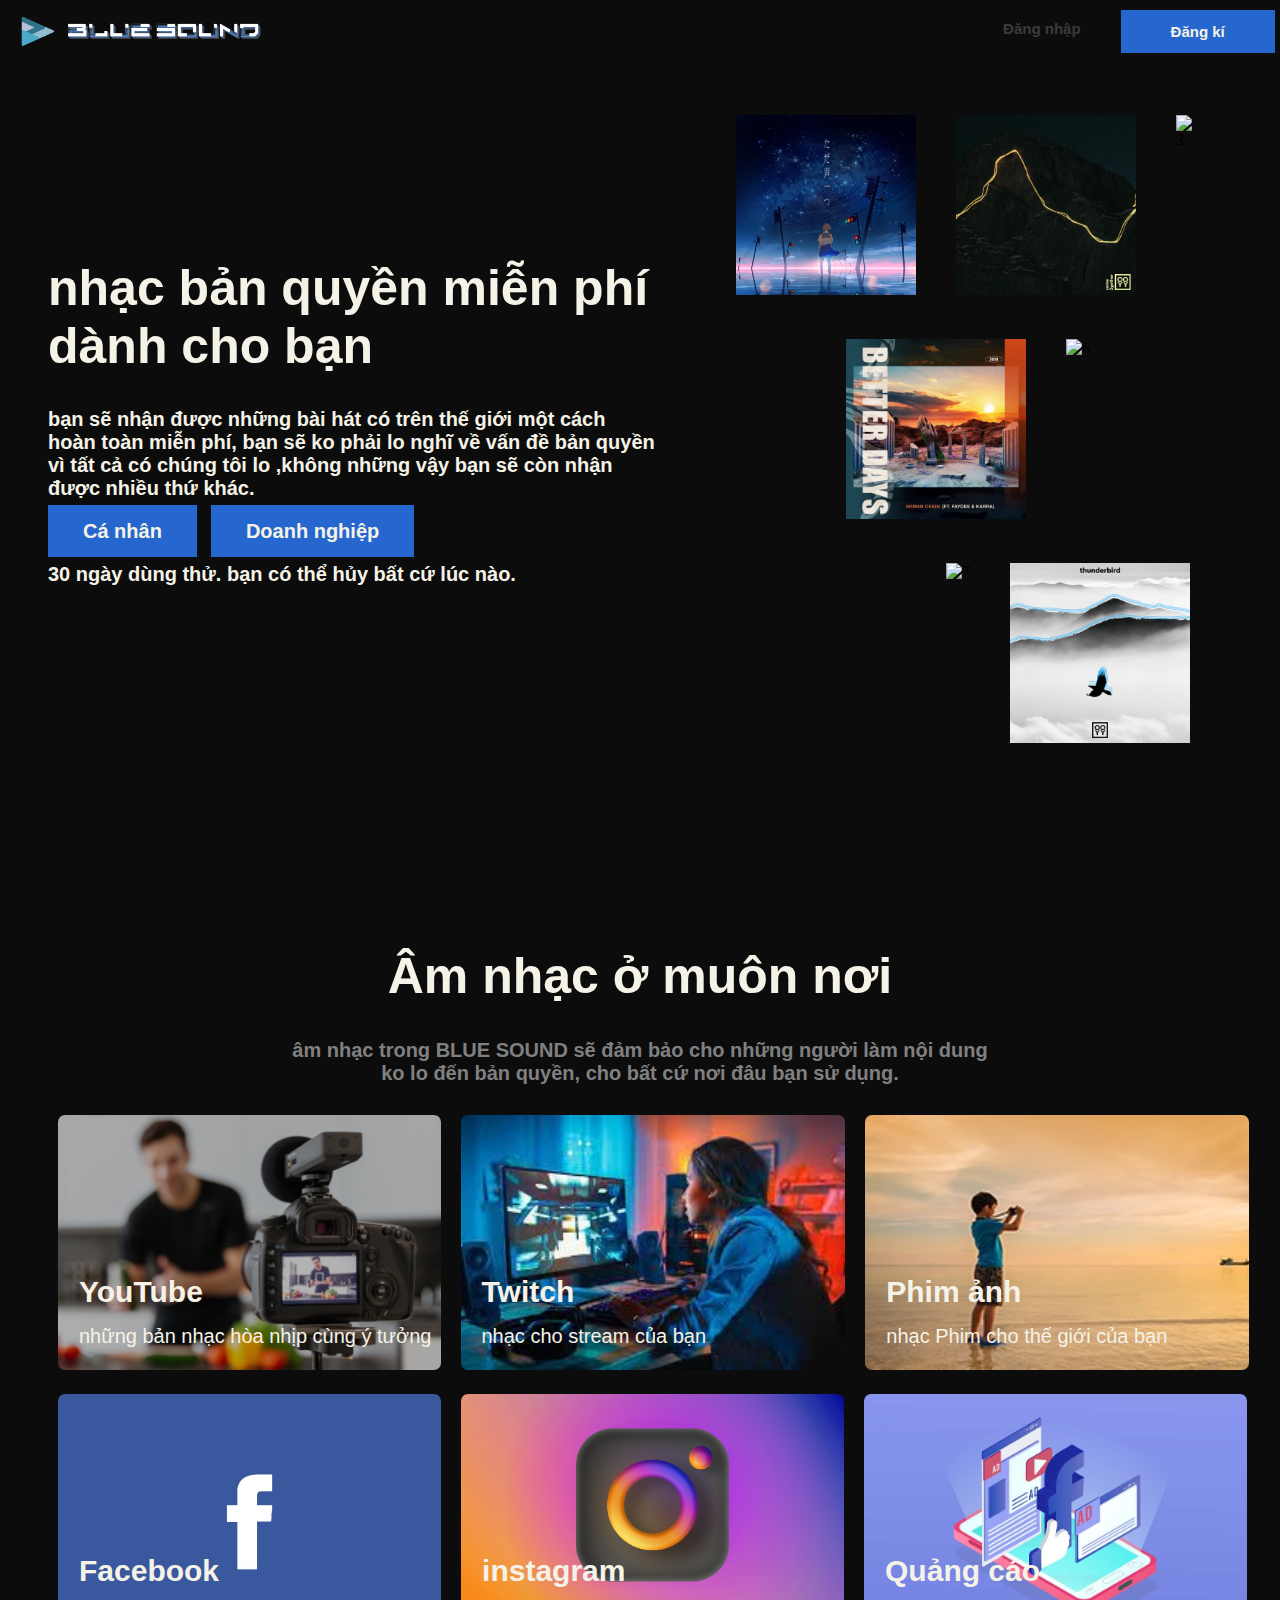
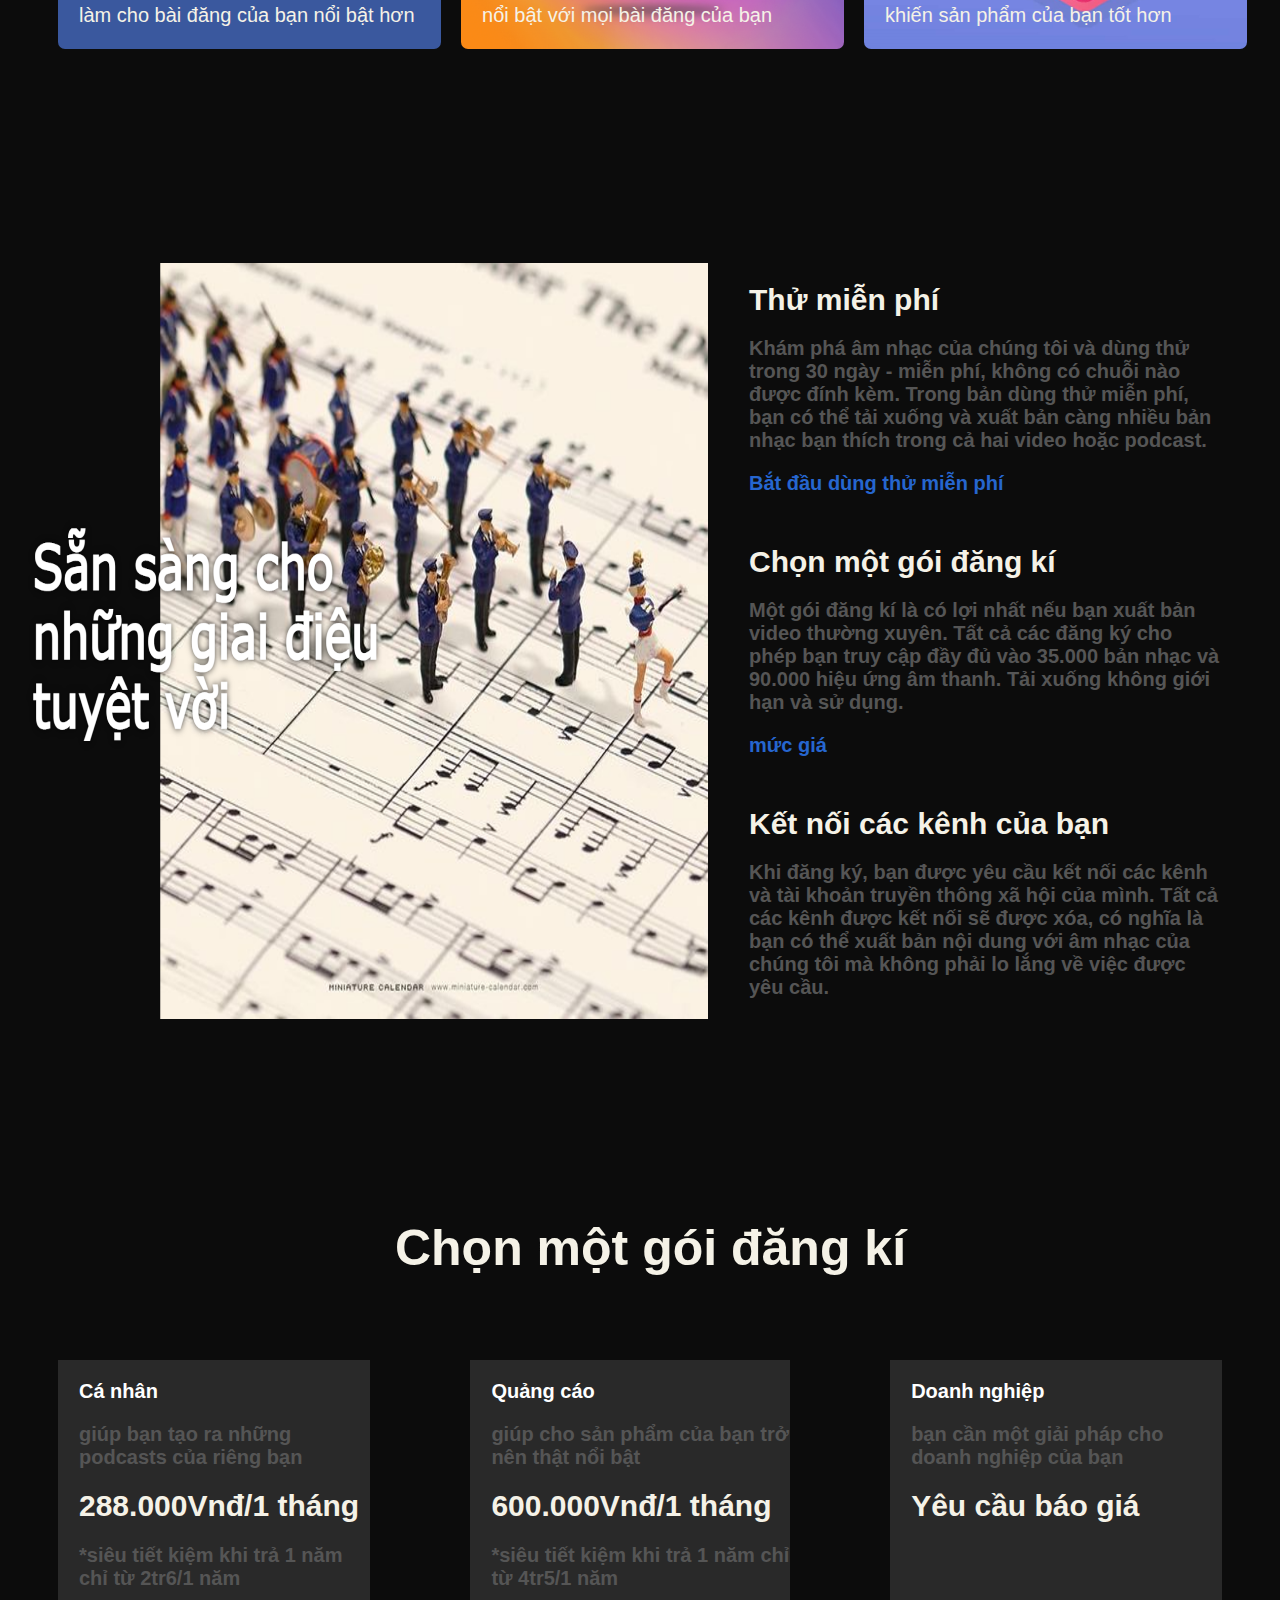
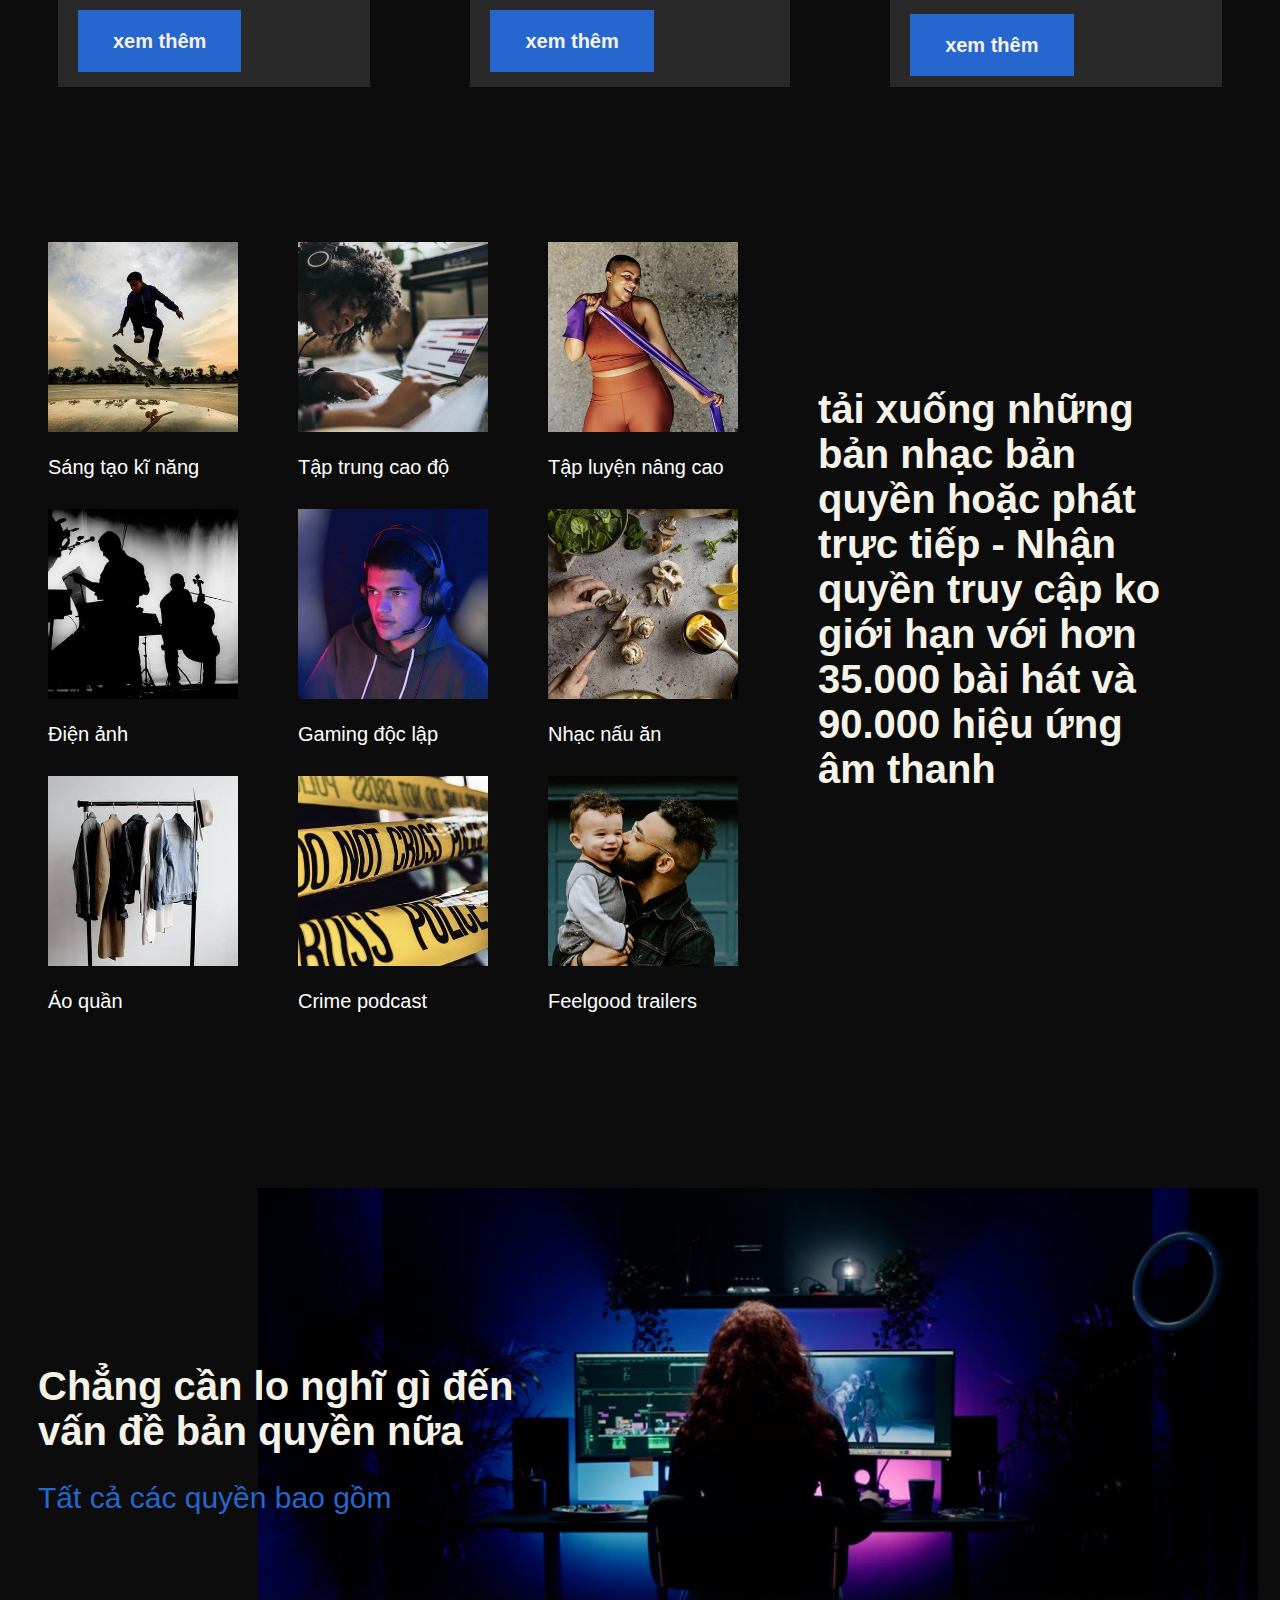
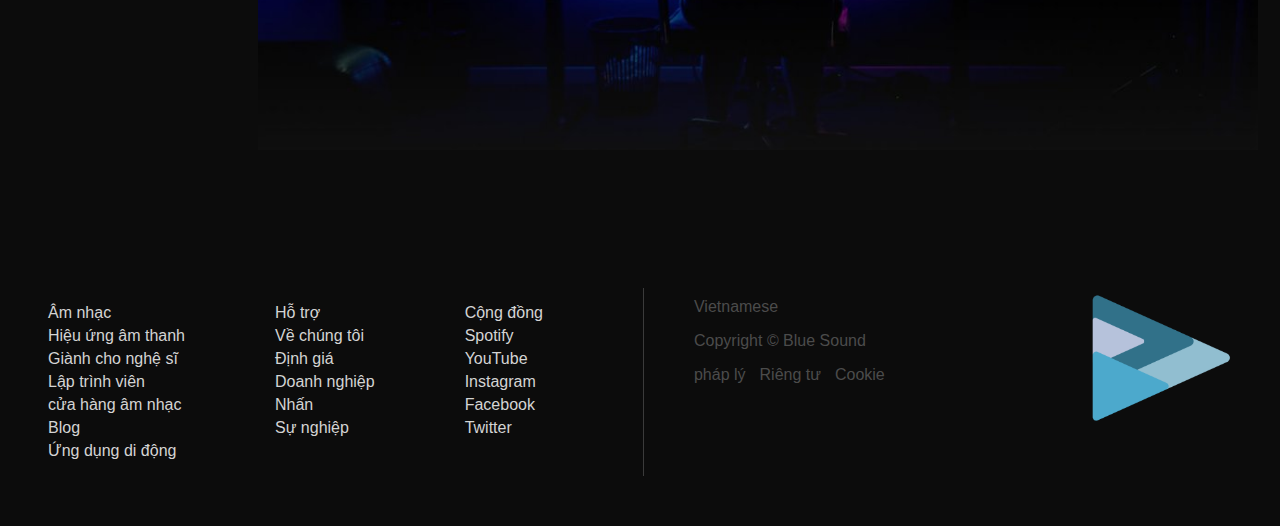
==== LESSON/cwm/index.html @ 2775e81a "them file cwn" ====
<!DOCTYPE html>
<html lang="en">
<head>
    <meta charset="UTF-8">
    <meta http-equiv="X-UA-Compatible" content="IE=edge">
    <meta name="viewport" content="width=device-width, initial-scale=1.0">
    <title>Document</title>
    <link rel="stylesheet" href="style.css">
    <script src="main.js"></script>
    <link rel="preconnect" href="https://fonts.googleapis.com">
<link rel="preconnect" href="https://fonts.gstatic.com" crossorigin>
<link href="https://fonts.googleapis.com/css2?family=Alfa+Slab+One&family=Bungee&family=League+Gothic&display=swap" rel="stylesheet">
</head>
<body>
    <script type="module" src="https://unpkg.com/ionicons@5.5.2/dist/ionicons/ionicons.esm.js"></script>
<script nomodule src="https://unpkg.com/ionicons@5.5.2/dist/ionicons/ionicons.js"></script>

    <div id="divtong">
    </div>
    <div class="p1">
    <div class="tx">
        <h1 class="c1">nhạc bản quyền miễn phí </br> dành cho bạn</h1>
        <p class="c2">bạn sẽ nhận được những bài hát có trên thế giới một cách hoàn toàn miễn phí, bạn sẽ ko phải lo nghĩ về vấn đề bản quyền vì tất cả có chúng tôi lo ,không những vậy bạn sẽ còn nhận được nhiều thứ khác. </p>
        <a href="" class="a1">Cá nhân</a>
        <a href="" class="a2">Doanh nghiệp</a>
        <p class="c2">30 ngày dùng thử. bạn có thể hủy bất cứ lúc nào.</p>
    </div>
    <div class="pm">
        <div class="pm1">
            <div class="h1b1">
            <img class="imgs .b1" src="data/Imgsong/1.jpg" alt="1">
            <audio src="data/song/jp.mp3" onclick="" class="b1" loop></audio>
            <div class="pu1">
            <ion-icon name="play" class="play1"></ion-icon>
        </div>
        </div>
        <div class="h1b2">
            <img class="imgs .b2" src="data/Imgsong/2.jpg" alt="2">
            <audio src="data/song/Come 2gether.mp3" accesskey=""></audio>
            <ion-icon name="play" class="play2"></ion-icon>
        </div>
        <div class="h1b3">
            <img class="imgs .b3" src="data/Imgsong/3.png" alt="3">
            <audio src="data/song/Alright.mp3"  accesskey=""></audio>
            <ion-icon name="play" class="play3"></ion-icon>
        </div>
        </div>
        <div class="pm2">
        <div class="h2b4">
            <img class="imgs .b4" src="data/Imgsong/4.jpg" alt="4">
            <audio src="data/song/Arman Cekin  Faydee  Better Days Lyrics ft Karra.mp3"  accesskey=""></audio>
            <ion-icon name="play" class="play4"></ion-icon>
        </div>
        
        
        <div class="h2b5">
            <img class="imgs .b5" src="data/imgsong/5.jpg" alt="6">
            <audio src="data/song/Love Me Back.mp3"  accesskey=""></audio>
            <ion-icon name="play" class="play5"></ion-icon>
        </div>
    </div>
        <div class="pm3">
            <div class="h3b6">
                <img class="imgs .b6" src="data/Imgsong/6.png" alt="7">
                <audio src="data/song/Mabeha  Levitation.mp3"  accesskey=""></audio>
                <ion-icon name="play" class="play6"></ion-icon>
            </div>
            <div class="h3b7">
                <img class="imgs .b7" src="data/Imgsong/7.jpg" alt="">
                <audio src="data/song/Thunderbird.mp3"  accesskey="" loop></audio>
                <ion-icon name="play" class="play7"></ion-icon>
            </div>
        </div>
    </div>
</div>
<div class="p2">
    <div class="t1">
        <h1 class="cc1">Âm nhạc ở muôn nơi</h1>
        <p class="cc2">âm nhạc trong BLUE SOUND sẽ đảm bảo cho những người làm nội dung <br> ko lo đến bản quyền, cho bất cứ nơi đâu bạn sử dụng.</p>
    </div>
    <div class="t2">
        <div class="p2h1">
            <div class="yt1">
                <img class="img1p2h1" src="data/p2/yt.jpg" alt="youtube">
                <h1 class="h1p2h1">YouTube</h1>
                <p class="p1p2h1">những bản nhạc hòa nhịp cùng ý tưởng</p>
            </div>
            <div class="tw1">
                <img class="img2p2h1" src="data/p2/tw.jpg" alt="twitch">
                <h1 class="h2p2h1">Twitch</h1>
                <p class="p2p2h1">nhạc cho stream của bạn</p>
            </div>
            <div class="film1">
                <img class="img3p2h1" src="data/p2/film.jpg" alt="film">
                <h1 class="h3p2h1">Phim ảnh</h1>
                <p class="p3p2h1">nhạc Phim cho thế giới của bạn</p>
            </div>
        </div>
        <div class="p2h2">
            <div class="fb1">
                <img class="img1p2h2" src="data/p2/fb.jpg" alt="facabook">
                <h1 class="h1p2h2">Facebook</h1>
                <p class="p1p2h2">làm cho bài đăng của bạn nổi bật hơn</p>
            </div>
            <div class="inta1">
                <img class="img2p2h2" src="data/p2/inta.png" alt="instagram">
                <h1 class="h2p2h2">instagram</h1>
                <p class="p2p2h2">nổi bật với mọi bài đăng của bạn</p>
            </div>
            <div class="ads1">
                <img class="img3p2h2" src="data/p2/ads.jpg" alt="advertising">
                <h1 class="h3p2h2">Quảng cáo</h1>
                <p class="p3p2h2">khiến sản phẩm của bạn tốt hơn</p>
            </div>
        </div>
    </div>
</div>
<div class="p3">
    <img class="imgp3" src="data/p3/img.png" alt="">
    <div class="txp3">
        <div class="t1p3">
            <h1 class="h1t1p3">Thử miễn phí</h1>
            <p class="p1t1p3">Khám phá âm nhạc của chúng tôi và dùng thử trong 30 ngày - miễn phí, không có chuỗi nào được đính kèm. Trong bản dùng thử miễn phí, bạn có thể tải xuống và xuất bản càng nhiều bản nhạc bạn thích trong cả hai video hoặc podcast.</p>
            <a href="" class="a1t1p3">Bắt đầu dùng thử miễn phí</a>
        </div>
        <div class="t2p3">
            <h1 class="h2t2p3">Chọn một gói đăng kí</h1>
            <p class="p2t2p3">Một gói đăng kí là có lợi nhất nếu bạn xuất bản video thường xuyên. Tất cả các đăng ký cho phép bạn truy cập đầy đủ vào 35.000 bản nhạc và 90.000 hiệu ứng âm thanh. Tải xuống không giới hạn và sử dụng.</p>
            <a href="" class="a2t2p3">mức giá</a>
        </div>
        <div class="t3p3">
            <h1 class="h3t3p3">Kết nối các kênh của bạn</h1>
            <p class="p3t3p3">Khi đăng ký, bạn được yêu cầu kết nối các kênh và tài khoản truyền thông xã hội của mình. Tất cả các kênh được kết nối sẽ được xóa, có nghĩa là bạn có thể xuất bản nội dung với âm nhạc của chúng tôi mà không phải lo lắng về việc được yêu cầu.</p>
        </div>
    </div>
</div>
<div class="p4">
    <h1 class="hp4"> Chọn một gói đăng kí</h1>
    <div class="subp4">
        <div class="sub1">
            <p class="p1sub1">Cá nhân</p>
            <p class="p2sub1">giúp bạn tạo ra những podcasts của riêng bạn</p>
            <h1 class="h1sub1">288.000Vnđ/1 tháng</h1>
            <p class="p3sub1">*siêu tiết kiệm khi trả 1 năm chỉ từ 2tr6/1 năm</p>
            <a href="" class="a1sub1">xem thêm</a>

        </div>
        <div class="sub2">
            <p class="p1sub2">Quảng cáo</p>
            <p class="p2sub2">giúp cho sản phẩm của bạn trở nên thật nổi bật</p>
            <h1 class="h1sub2">600.000Vnđ/1 tháng</h1>
            <p class="p3sub2">*siêu tiết kiệm khi trả 1 năm chỉ từ 4tr5/1 năm</p>
            <a href="" class="a1sub2">xem thêm</a>
        </div>
        <div class="sub3">
            <p class="p1sub3">Doanh nghiệp</p>
            <p class="p2sub3">bạn cần một giải pháp cho doanh nghiệp của bạn</p>
            <h1 class="h1sub3">Yêu cầu báo giá</h1>
            <div class="boxp4"></div>
            <a href="" class="a1sub3">xem thêm</a>
        </div>
    </div>
</div>
<div class="p5">
    <div class="imgp5">
        <div class="imgh1p5">
        <div class="cs">
            <img src="data/p5/1.jpg" alt="1" class="img1p5">
            <p class="p1p5">Sáng tạo kĩ năng</p>
        </div>
        <div class="df">
            <img src="data/p5/2.jpg" alt="2" class="img2p5">
            <p class="p2p5">Tập trung cao độ</p>
        </div>
        <div class="uw">
            <img src="data/p5/3.jpg" class="img3p5" alt="3">
            <p class="p3p5">Tập luyện nâng cao</p>
        </div>
    </div>
    <div class="imgh2p5">
        <div class="cis">
            <img src="data/p5/4.jpg" class="img4p5" alt="4">
            <p class="p4p5">Điện ảnh</p>
        </div>
        <div class="ig">
            <img src="data/p5/5.jpg" class="img5p5" alt="5">
            <p class="p5p5">Gaming độc lập</p>
        </div>
        <div class="ks">
            <img src="data/p5/6.jpg" class="img6p5" alt="6">
            <p class="p6p5">Nhạc nấu ăn</p>
        </div>
    </div>
    <div class="imgh3p5">
        <div class="ch">
            <img src="data/p5/7.jpg" class="img7p5" alt="7">
            <p class="p7p5">Áo quần</p>
        </div>
        <div class="cp">
            <img src="data/p5/8.jpg" class="img8p5" alt="8">
            <p class="p8p5">Crime podcast</p>
        </div>
        <div class="ft">
            <img src="data/p5/9.jpg" class="img9p5" alt="9">
            <p class="p9p5">Feelgood trailers</p>
        </div>
    </div>
        
    </div>
    <div class="txp5">
        <h1 class="h1p5">tải xuống những bản nhạc bản quyền hoặc phát trực tiếp - Nhận quyền truy cập ko giới hạn với hơn 35.000 bài hát và 90.000 hiệu ứng âm thanh</h1>
    </div>
</div>
<div class="p6">
    <img src="data/p6/img.jpg" alt="img">
    <div class="txp6">
    <h1>Chẳng cần lo nghĩ gì đến<br>vấn đề bản quyền nữa</h1>
    <a href="">Tất cả các quyền bao gồm</a>
    </div>
</div>
<div class="p7">
    <div class="c1p7">
    <ul>
    <li>
        <a href="">Âm nhạc</a>
    </li>
    <li>
        <a href="">Hiệu ứng âm thanh</a>
    </li>
    <li>
        <a href="">Giành cho nghệ sĩ</a>
    </li>
    <li>
        <a href="">Lập trình viên</a>
    </li>
    <li>
        <a href="">cửa hàng âm nhạc</a>
    </li>
    <li>
        <a href="">Blog</a>
    </li>
    <li>
        <a href="">Ứng dụng di động</a>
    </li>
    </ul>
    </div>
    <div class="c2p7">
    <ul>
    <li>
        <a href="">Hỗ trợ</a>
    </li>
    <li>
        <a href="">Về chúng tôi</a>
    </li>
    <li>
        <a href="">Định giá</a>
    </li>
    <li>
        <a href="">Doanh nghiệp</a>
    </li>
    <li>
        <a href="">Nhấn</a>
    </li>
    <li>
        <a href="">Sự nghiệp</a>
    </li>
    </ul>
    </div>
    <div class="c3p7">
    <ul>
    <li>
        <a href="">Cộng đồng</a>
    </li>
    <li>
        <a href="">Spotify</a>
    </li>
    <li>
        <a href="">YouTube</a>
    </li>
    <li>
        <a href="">Instagram</a>
    </li>
    <li>
        <a href="">Facebook</a>
    </li>
    <li>
        <a href="">Twitter</a>
    </li>
    </ul>
    </div>
    <div class="c4p7">
        <a href="">Vietnamese</a>
        <p>Copyright © Blue Sound</p>
        <div class="cc4p7">
            <a href="">pháp lý</a>
            <a class="ap7" href="">Riêng tư</a>
            <a class="ap7" href="">Cookie</a>
        </div>
    </div>
    <div class="imgp7">
    <img src="data/img/logo1.PNG" alt="">
    </div>
</div>
</div>
<div id="menu">
        <img class="logo" src="data/img/logo1.PNG" alt="">
        <img class="logo" src="data/img/logo.PNG" alt="">
        <div class="menue">
        <a href="" class="menu1">Đăng nhập</a>
        <a href="" class="menu2">Đăng kí</a>
    </div>
</body>
</html>
---- LESSON/cwm/style.css ----
body{
    background-color: #0c0c0c;
    /* text-align: center; */
}
.logo{
    /* text-align: center; */
    margin: 5px 0px;
    height: 33px;
    /* padding: 10px 0px 10px 10px; */
    padding-left: 10px;
    
}
#menu{
    padding: 10px;
    background-color: #0c0c0c;
    /* position: fixed; */
  top: 0px;
  width: 100%;
    border: none;
    display: flex;
    position: fixed;
    left: 0px;
    
   
}
.menu1{
    font-size: 15px;
    color: #3b3b3b;
    padding: 10px 40px ;
    font-family: 'Trebuchet MS', 'Lucida Sans Unicode', 'Lucida Grande', 'Lucida Sans', Arial, sans-serif;
    text-decoration: none;
    border: none;
    display: block;
    font-weight: 600;
}

.menu2{
    background-color: #2666CF;
    font-size: 15px;
    color: #F5F2E7;
    padding: 13px 50px ;
    font-family: 'Trebuchet MS', 'Lucida Sans Unicode', 'Lucida Grande', 'Lucida Sans', Arial, sans-serif;
    text-decoration: none;
    border: none;
    display: block;
    font-weight: 600;

}
.menue{
    display: flex;
    margin-left: 700px;

}
.c1{
    font-family: 'Anek Latin', sans-serif;
    color: #F5F2E7;
    font-size: 50px;
    
}
.c2{
    font-family: 'Anek Latin', sans-serif;
    color: #F5F2E7;
    font-size: 20px;
    font-weight: 600;
}
.p1{
    display: flex;
}
.imgs{
    width: 180px;
    margin: 20px;
    
}
.menu1:hover{
    color: #F5F2E7;
}
.menu2:hover{
    color: #2C3333;
}
.a1{

background-color: #2666CF;
    font-size: 20px;
    color: #F5F2E7;
    padding: 15px 35px ;
    font-family: 'Anek Latin', sans-serif;
    text-decoration: none;
    border: none;
    font-weight: 600;
    
}
.a2{
    background-color: #2666CF;
    font-size:20px;
    color: #F5F2E7;
    padding: 15px 35px ;
    font-family: 'Anek Latin', sans-serif;
    text-decoration: none;
    border: none;
    margin-left: 10px;
    font-weight: 600;
}
.tx{
    margin-top: 130px;
    margin-left: 40px;
}
.pm{
    margin-left: 60px;
    margin-right: 60px;
}
.p1{
    margin-top: 95px;
}
.p2{
    margin-top: 180px;
}
.cc1 {
    text-align: center;
    font-family: 'Anek Latin', sans-serif;
    color: #F5F2E7;
    font-size: 50px;
}
.cc2{
    text-align: center;
    font-family: 'Anek Latin', sans-serif;
    color: gray;
    font-size: 20px;
    font-weight: 600;
    
   
}
.pm1{
  display: flex;
}
.pm2{
    display: flex;
    margin-left: 110px;
}
.pm3{
    display: flex;
    margin-left: 210px;
}
.a1:hover{
    color: #000000;
}
.a2:hover{
    color: #000000;
}
.img1p2h1 ,.img2p2h1 ,.img3p2h1 ,.img1p2h2 ,.img2p2h2 ,.img3p2h2{
    height: 255px;
    /* margin: 20px; */
    border-radius: 7px;
    
}
.p2h1 , .p2h2{

    display: flex;
    margin-left: 40px;
   
}
.h1p2h1 ,.h2p2h1 ,.h3p2h1 ,.h1p2h2 ,.h2p2h2 ,.h3p2h2{
    
    font-family: 'Anek Latin', sans-serif;
    color: #F5F2E7;
    font-size: 30px;
    margin-left: 21px;
    
}
.p1p2h1 ,.p2p2h1 ,.p3p2h1 ,.p1p2h2 ,.p2p2h2 ,.p3p2h2{
    
    font-family: 'Anek Latin', sans-serif;
    color: #F5F2E7;
    font-size: 20px;
    margin-left: 21px;
}

.yt1{
    position: relative;
}
.tw1{
   position: relative;
}
.film1{
    position: relative;
}
.fb1{
   position: relative;
}
.inta1{
    position: relative;
}
.ads1{
    position: relative;
}
.yt1 ,.inta1 ,.tw1 ,.fb1 ,.film1 ,.ads1{
    margin: 10px;
    border-radius: 7px;
}
.imgp3{
    width: 700px;
}
/* phần số 3 */
.p3{
    margin-top: 200px;
    display: flex;
}
.h1t1p3 ,.h2t2p3 ,.h3t3p3{
    font-family: 'Anek Latin', sans-serif;
    color: #F5F2E7;
    font-size: 30px;
    margin-left: 21px;
}
.p1t1p3 ,.p2t2p3 ,.p3t3p3{
    font-family: 'Anek Latin', sans-serif;
    color: #555555;
    font-size: 20px;
    margin-left: 21px;
    font-weight: 600;
}
.a1t1p3 ,.a2t2p3{
    font-size: 20px;
    color: #2666CF;
    padding: 15px 21px ;
    font-family: 'Anek Latin', sans-serif;
    text-decoration: none;
    border: none;
    font-weight: 600;
}
.txp3{
    margin-left: 20px;
    margin-right: 50px;
}
.t1p3{
    margin-bottom: 50px;
}
.t3p3{
    margin-top: 50px;
}



.sub1 {
    background-color: #292929;
    margin: 50px;
}
.sub2 {
    background-color: #292929;
    margin: 50px;
    
}
.sub3{
    background-color: #292929;
    margin: 50px;
   
    
}
.subp4{
    display: flex;
}
.p1sub1 ,.p1sub2 ,.p1sub3 {
    font-family: 'Anek Latin', sans-serif;
    color: #ffffff;
    font-size: 20px;
    margin-left: 21px;
    font-weight: 600;
}
.p2sub1 ,.p3sub1 ,.p2sub2 ,.p3sub2 ,.p2sub3 ,.p3sub3{
    font-family: 'Anek Latin', sans-serif;
    color: #555555;
    font-size: 20px;
    margin-left: 21px;
    font-weight: 600;
}
.h1sub1 ,.h1sub2 ,.h1sub3{
    font-family: 'Anek Latin', sans-serif;
    color: #F5F2E7;
    font-size: 30px;
    margin-left: 21px;
}
.a1sub1 ,.a1sub2 ,.a1sub3{
    background-color: #2666CF;
    font-size:20px;
    color: #F5F2E7;
    padding: 20px 35px ;
    font-family: 'Anek Latin', sans-serif;
    text-decoration: none;
    border: none;
    margin-left: 20px;
    font-weight: 600;
}
.sub1 ,.sub2 ,.sub3{
    padding-bottom: 30px;
}
.p3sub1 ,.p3sub2 ,.p3sub3{
    margin-bottom: 40px;
}
/* phần 4 */
.boxp4{
    
    padding: 20px;
    margin-bottom: 50px;
}
.hp4{
    text-align: center;
    font-family: 'Segoe UI', Tahoma, Geneva, Verdana, sans-serif;
    color: #F5F2E7;
    font-size: 50px;
    margin-left: 21px;
}
.p4{
    margin-top: 200px;
}
.h1p2h1 ,.h2p2h1 ,.h3p2h1{
    position: absolute;
    top: 140px;
}
.h1p2h2 ,.h2p2h2 ,.h3p2h2{
    position: absolute;
    top: 140px;
}
.p1p2h1 ,.p2p2h1 ,.p3p2h1 {
    position: absolute;
    top: 190px;
}
.p1p2h2 ,.p2p2h2 ,.p3p2h2 {
    position: absolute;
    top: 190px;
}
.img1p2h1{
    filter: brightness(70%)
}
.h1p5{
    font-family: 'Anek Latin', sans-serif;
    color: #F5F2E7;
    font-size: 40px;
    margin-left: 50px;
    margin-top: 150px;
}
/* phần 5 */
.p5{
    display: flex;
}
.imgh1p5 ,.imgh2p5 ,.imgh3p5{
    display: flex;
}
.img1p5 ,.img2p5 ,.img3p5 ,.img4p5 ,.img5p5 ,.img6p5 ,.img7p5 ,.img8p5 ,.img9p5{
    height: 190px;
}
.cs ,.df ,.uw ,.cis ,.ig ,.ks ,.ch ,.cp ,.ft{
    margin: 5px 30px;
}
.p1p5 ,.p2p5 ,.p3p5 ,.p4p5 ,.p5p5 ,.p6p5 ,.p7p5 ,.p8p5 ,.p9p5{
    font-family: 'Anek Latin', sans-serif;
    color: #ffffff;
    font-size: 20px;
    /* font-weight: 600; */
}
.p5{
    margin-top: 100px;
    margin-left: 10px;
}
.txp5{
    margin-right: 90px;
}
/* phần 6 */
.p6 img{
    width: 1000px;
    margin-left: 250px;
    position: absolute;
}
.p6 h1{
    font-family: 'Segoe UI', Tahoma, Geneva, Verdana, sans-serif;
    color: #F5F2E7;
    font-size: 40px;
    
}
.p6 a{
    font-size:20px;
    color: #2666CF;
    font-family: 'Segoe UI', Tahoma, Geneva, Verdana, sans-serif;
    text-decoration: none;
    border: none;
    font-weight: 500;
    font-size: 30px;
}
.p6{
    position: relative;
}
.txp6{
    position: absolute;
    top: 150px;
    left: 30px;
}
.p6{
    margin-top: 150px;
}
/* phần 7 */
.p7 img {
    width: 150px;
    margin-left: 200px;
}
.p7{
    margin-top: 850px;
    display: flex;
    margin-bottom: 50px;
}
.c1p7 a,.c2p7 a,.c3p7 a{
    text-decoration: none;
    color: #d4d4d4;
    font-family: 'Anek Latin', sans-serif;
}
.c4p7{
    border-left: #3b3b3b 1px solid;
    padding-left: 50px;
    margin-left: 100px;
    padding-top: 10px;
}
.c2p7 a,.c3p7 a{
    margin-left: 50px;
}
.p7 ul{
    list-style: none;
}
.c4p7 a ,.c4p7 p{
    text-decoration: none;
    color: #4b4b4b;
    font-family: 'Anek Latin', sans-serif;
    font-weight: 400;
}
.ap7{
    margin-left: 10px;
}
.p7 li{
    margin-bottom: 5px;
}
.c1p7 a:hover,.c2p7 a:hover,.c3p7 a:hover{
    text-decoration: underline;
}
.cc4p7 a:hover{
    text-decoration: underline;
}
.h1b1 ,.h1b2 ,.h1b3,.h2b4 ,.h2b5 ,.h3b6 ,.h3b7{
    position: relative;
}
.play1 ,.play2 ,.play3 ,.play4 ,.play5 ,.play6 ,.play7{
    color: #d4d4d4;
    position: absolute;
    font-size: 50px;
    top: 84px;
    right: 83px;
    
}
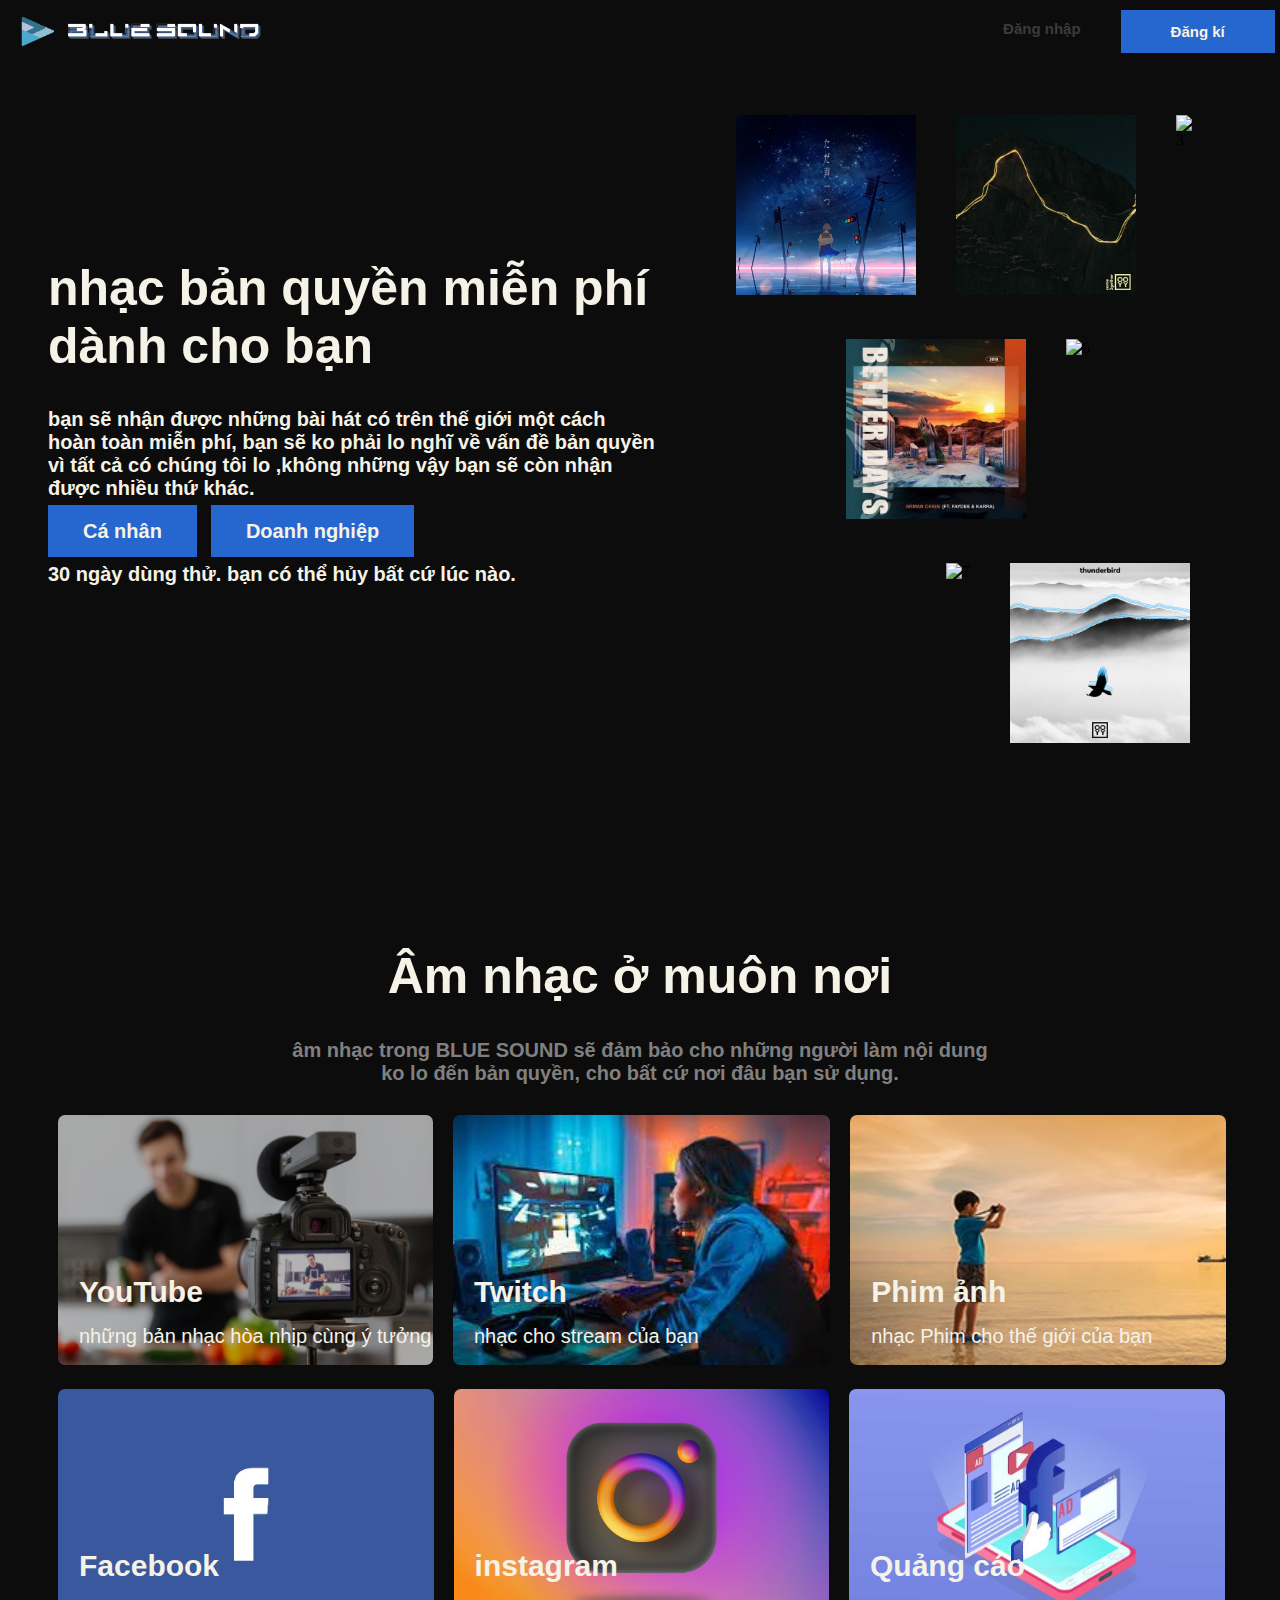
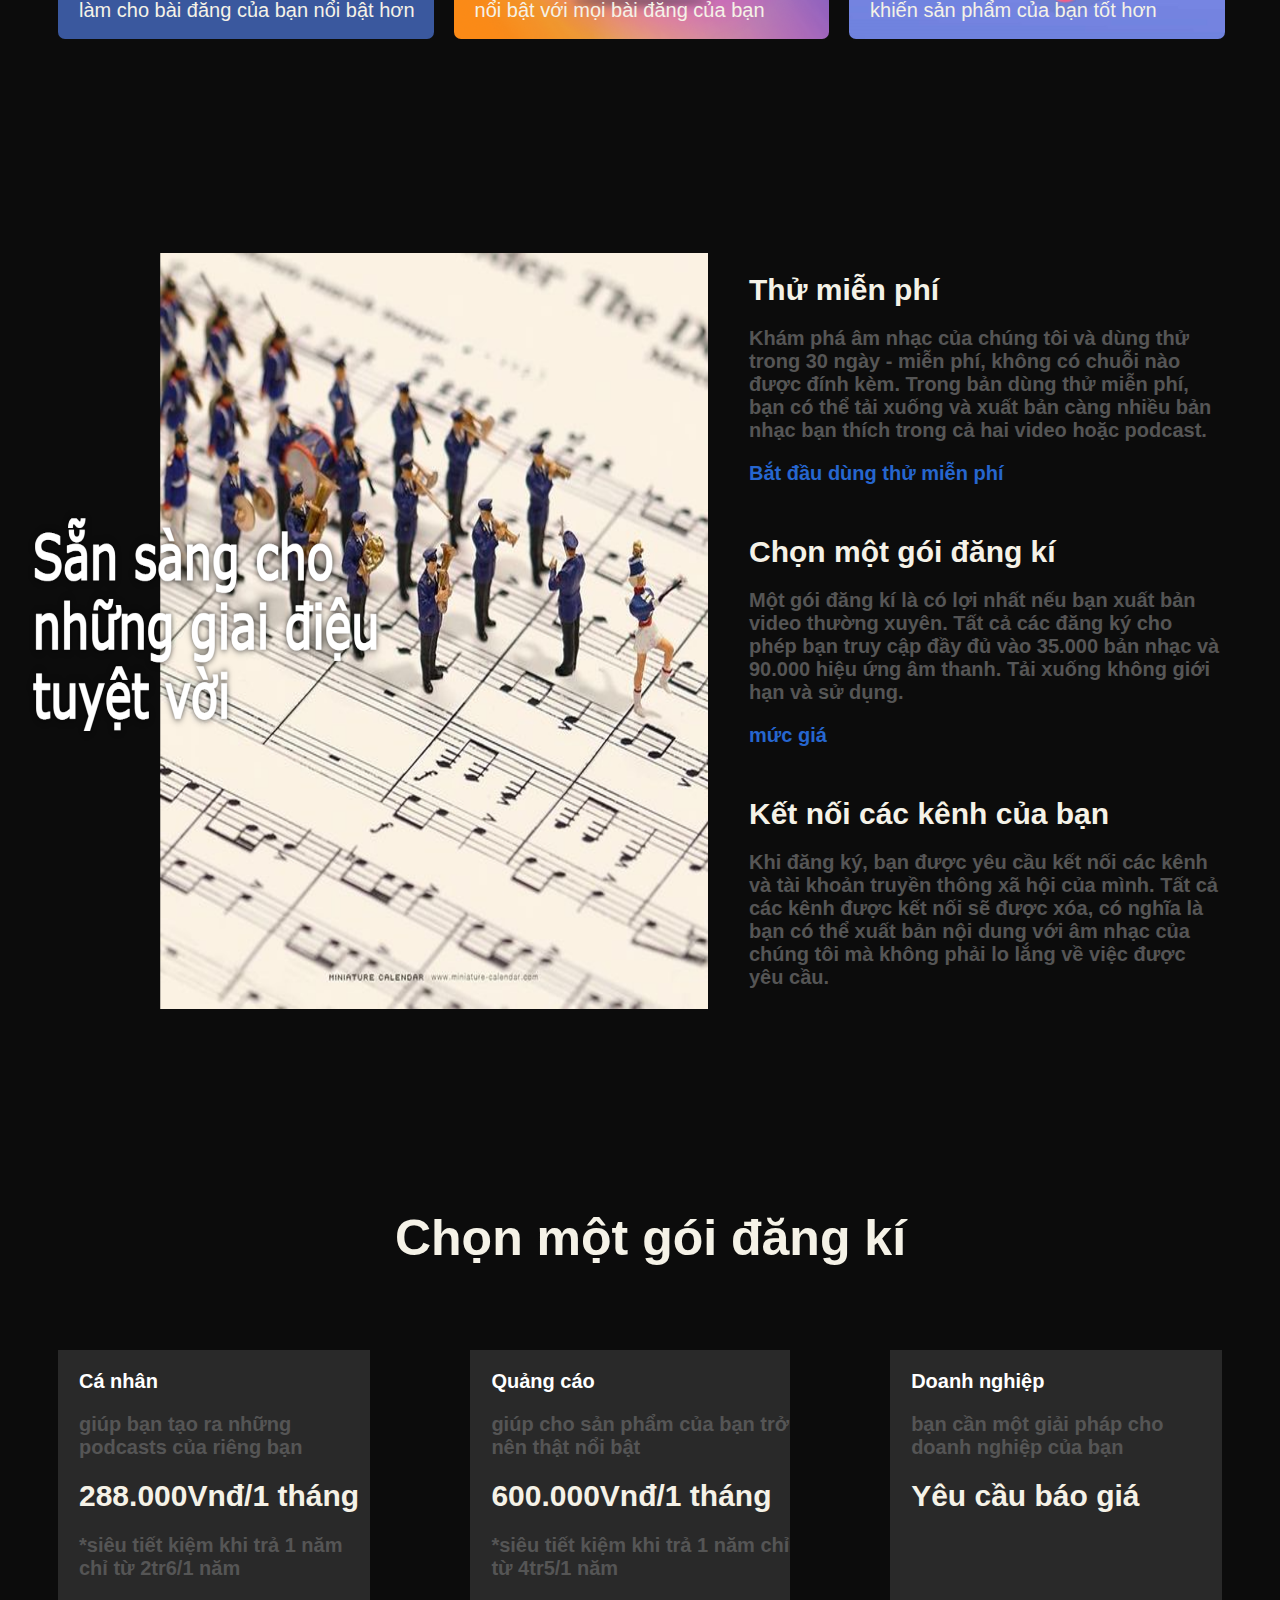
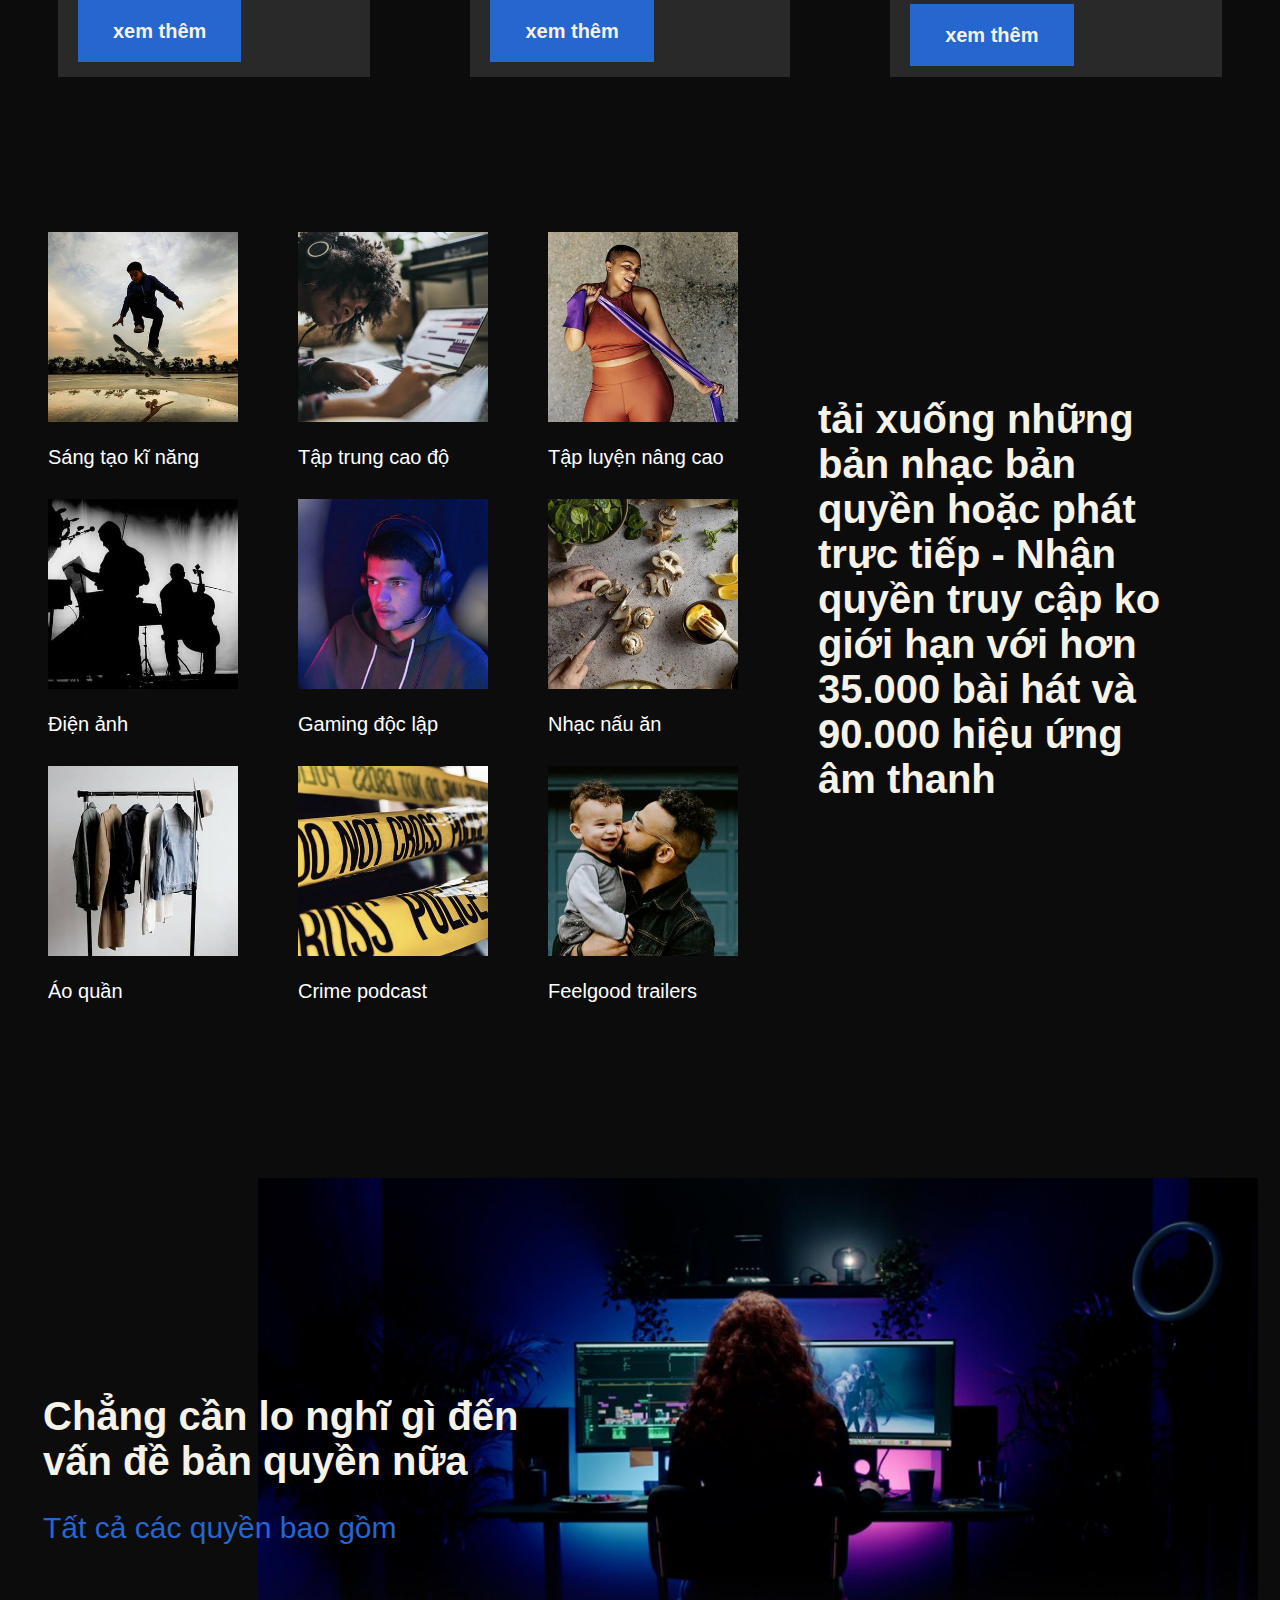
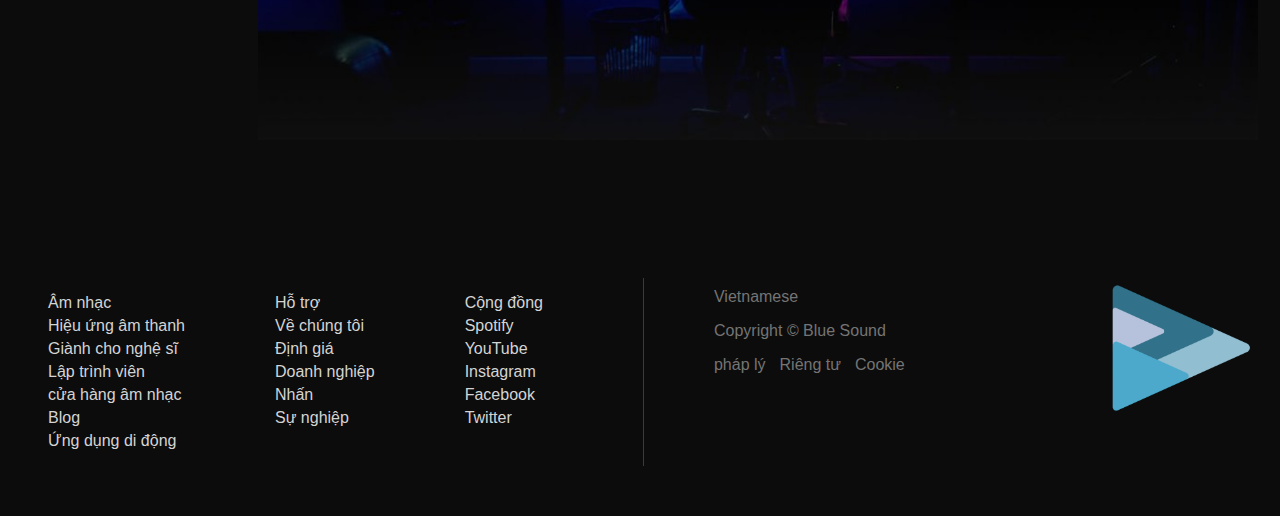
==== commit 27f678ae: "thêm web cuối khóa trước" ====
--- a/LESSON/cwm/index.html
+++ b/LESSON/cwm/index.html
@@ -21,8 +21,8 @@
     <div class="tx">
         <h1 class="c1">nhạc bản quyền miễn phí </br> dành cho bạn</h1>
         <p class="c2">bạn sẽ nhận được những bài hát có trên thế giới một cách hoàn toàn miễn phí, bạn sẽ ko phải lo nghĩ về vấn đề bản quyền vì tất cả có chúng tôi lo ,không những vậy bạn sẽ còn nhận được nhiều thứ khác. </p>
-        <a href="" class="a1">Cá nhân</a>
-        <a href="" class="a2">Doanh nghiệp</a>
+        <a href="thongbao.html" class="a1">Cá nhân</a>
+        <a href="thongbao.html" class="a2">Doanh nghiệp</a>
         <p class="c2">30 ngày dùng thử. bạn có thể hủy bất cứ lúc nào.</p>
     </div>
     <div class="pm">
@@ -81,16 +81,19 @@
     <div class="t2">
         <div class="p2h1">
             <div class="yt1">
+                
                 <img class="img1p2h1" src="data/p2/yt.jpg" alt="youtube">
                 <h1 class="h1p2h1">YouTube</h1>
                 <p class="p1p2h1">những bản nhạc hòa nhịp cùng ý tưởng</p>
             </div>
             <div class="tw1">
+                
                 <img class="img2p2h1" src="data/p2/tw.jpg" alt="twitch">
                 <h1 class="h2p2h1">Twitch</h1>
                 <p class="p2p2h1">nhạc cho stream của bạn</p>
             </div>
             <div class="film1">
+                
                 <img class="img3p2h1" src="data/p2/film.jpg" alt="film">
                 <h1 class="h3p2h1">Phim ảnh</h1>
                 <p class="p3p2h1">nhạc Phim cho thế giới của bạn</p>
@@ -98,16 +101,19 @@
         </div>
         <div class="p2h2">
             <div class="fb1">
+               
                 <img class="img1p2h2" src="data/p2/fb.jpg" alt="facabook">
                 <h1 class="h1p2h2">Facebook</h1>
                 <p class="p1p2h2">làm cho bài đăng của bạn nổi bật hơn</p>
             </div>
             <div class="inta1">
+               
                 <img class="img2p2h2" src="data/p2/inta.png" alt="instagram">
                 <h1 class="h2p2h2">instagram</h1>
                 <p class="p2p2h2">nổi bật với mọi bài đăng của bạn</p>
             </div>
             <div class="ads1">
+               
                 <img class="img3p2h2" src="data/p2/ads.jpg" alt="advertising">
                 <h1 class="h3p2h2">Quảng cáo</h1>
                 <p class="p3p2h2">khiến sản phẩm của bạn tốt hơn</p>
@@ -121,12 +127,12 @@
         <div class="t1p3">
             <h1 class="h1t1p3">Thử miễn phí</h1>
             <p class="p1t1p3">Khám phá âm nhạc của chúng tôi và dùng thử trong 30 ngày - miễn phí, không có chuỗi nào được đính kèm. Trong bản dùng thử miễn phí, bạn có thể tải xuống và xuất bản càng nhiều bản nhạc bạn thích trong cả hai video hoặc podcast.</p>
-            <a href="" class="a1t1p3">Bắt đầu dùng thử miễn phí</a>
+            <a href="thongbao.html" class="a1t1p3">Bắt đầu dùng thử miễn phí</a>
         </div>
         <div class="t2p3">
             <h1 class="h2t2p3">Chọn một gói đăng kí</h1>
             <p class="p2t2p3">Một gói đăng kí là có lợi nhất nếu bạn xuất bản video thường xuyên. Tất cả các đăng ký cho phép bạn truy cập đầy đủ vào 35.000 bản nhạc và 90.000 hiệu ứng âm thanh. Tải xuống không giới hạn và sử dụng.</p>
-            <a href="" class="a2t2p3">mức giá</a>
+            <a href="thongbao.html" class="a2t2p3">mức giá</a>
         </div>
         <div class="t3p3">
             <h1 class="h3t3p3">Kết nối các kênh của bạn</h1>
@@ -142,7 +148,7 @@
             <p class="p2sub1">giúp bạn tạo ra những podcasts của riêng bạn</p>
             <h1 class="h1sub1">288.000Vnđ/1 tháng</h1>
             <p class="p3sub1">*siêu tiết kiệm khi trả 1 năm chỉ từ 2tr6/1 năm</p>
-            <a href="" class="a1sub1">xem thêm</a>
+            <a href="thongbao.html" class="a1sub1">xem thêm</a>
 
         </div>
         <div class="sub2">
@@ -150,14 +156,14 @@
             <p class="p2sub2">giúp cho sản phẩm của bạn trở nên thật nổi bật</p>
             <h1 class="h1sub2">600.000Vnđ/1 tháng</h1>
             <p class="p3sub2">*siêu tiết kiệm khi trả 1 năm chỉ từ 4tr5/1 năm</p>
-            <a href="" class="a1sub2">xem thêm</a>
+            <a href="thongbao.html" class="a1sub2">xem thêm</a>
         </div>
         <div class="sub3">
             <p class="p1sub3">Doanh nghiệp</p>
             <p class="p2sub3">bạn cần một giải pháp cho doanh nghiệp của bạn</p>
             <h1 class="h1sub3">Yêu cầu báo giá</h1>
             <div class="boxp4"></div>
-            <a href="" class="a1sub3">xem thêm</a>
+            <a href="thongbao.html" class="a1sub3">xem thêm</a>
         </div>
     </div>
 </div>
@@ -215,76 +221,77 @@
     <img src="data/p6/img.jpg" alt="img">
     <div class="txp6">
     <h1>Chẳng cần lo nghĩ gì đến<br>vấn đề bản quyền nữa</h1>
-    <a href="">Tất cả các quyền bao gồm</a>
+    <a href="thongbao.html">Tất cả các quyền bao gồm</a>
+    <ion-icon name="arrow-forward"></ion-icon>
     </div>
 </div>
 <div class="p7">
     <div class="c1p7">
     <ul>
     <li>
-        <a href="">Âm nhạc</a>
-    </li>
-    <li>
-        <a href="">Hiệu ứng âm thanh</a>
-    </li>
-    <li>
-        <a href="">Giành cho nghệ sĩ</a>
-    </li>
-    <li>
-        <a href="">Lập trình viên</a>
-    </li>
-    <li>
-        <a href="">cửa hàng âm nhạc</a>
-    </li>
-    <li>
-        <a href="">Blog</a>
-    </li>
-    <li>
-        <a href="">Ứng dụng di động</a>
+        <a href="thongbao.html">Âm nhạc</a>
+    </li>
+    <li>
+        <a href="thongbao.html">Hiệu ứng âm thanh</a>
+    </li>
+    <li>
+        <a href="thongbao.html">Giành cho nghệ sĩ</a>
+    </li>
+    <li>
+        <a href="thongbao.html">Lập trình viên</a>
+    </li>
+    <li>
+        <a href="thongbao.html">cửa hàng âm nhạc</a>
+    </li>
+    <li>
+        <a href="thongbao.html">Blog</a>
+    </li>
+    <li>
+        <a href="thongbao.html">Ứng dụng di động</a>
     </li>
     </ul>
     </div>
     <div class="c2p7">
     <ul>
     <li>
-        <a href="">Hỗ trợ</a>
-    </li>
-    <li>
-        <a href="">Về chúng tôi</a>
-    </li>
-    <li>
-        <a href="">Định giá</a>
-    </li>
-    <li>
-        <a href="">Doanh nghiệp</a>
-    </li>
-    <li>
-        <a href="">Nhấn</a>
-    </li>
-    <li>
-        <a href="">Sự nghiệp</a>
+        <a href="thongbao.html">Hỗ trợ</a>
+    </li>
+    <li>
+        <a href="thongbao.html">Về chúng tôi</a>
+    </li>
+    <li>
+        <a href="thongbao.html">Định giá</a>
+    </li>
+    <li>
+        <a href="thongbao.html">Doanh nghiệp</a>
+    </li>
+    <li>
+        <a href="thongbao.html">Nhấn</a>
+    </li>
+    <li>
+        <a href="thongbao.html">Sự nghiệp</a>
     </li>
     </ul>
     </div>
     <div class="c3p7">
     <ul>
     <li>
-        <a href="">Cộng đồng</a>
-    </li>
-    <li>
-        <a href="">Spotify</a>
-    </li>
-    <li>
-        <a href="">YouTube</a>
-    </li>
-    <li>
-        <a href="">Instagram</a>
-    </li>
-    <li>
-        <a href="">Facebook</a>
-    </li>
-    <li>
-        <a href="">Twitter</a>
+        <a href="thongbao.html">Cộng đồng</a>
+    </li>
+    <li>
+        <a href="thongbao.html">Spotify</a>
+    </li>
+    <li>
+        <a href="thongbao.html">YouTube</a>
+    </li>
+    <li>
+        <a href="thongbao.html">Instagram</a>
+    </li>
+    <li>
+        <a href="thongbao.html">Facebook</a>
+    </li>
+    <li>
+        <a href="thongbao.html">Twitter</a>
     </li>
     </ul>
     </div>
@@ -293,21 +300,23 @@
         <p>Copyright © Blue Sound</p>
         <div class="cc4p7">
             <a href="">pháp lý</a>
-            <a class="ap7" href="">Riêng tư</a>
-            <a class="ap7" href="">Cookie</a>
+            <a class="ap7" href="thongbao.html">Riêng tư</a>
+            <a class="ap7" href="thongbao.html">Cookie</a>
         </div>
     </div>
     <div class="imgp7">
     <img src="data/img/logo1.PNG" alt="">
     </div>
-</div>
+</div>    
+
 </div>
 <div id="menu">
         <img class="logo" src="data/img/logo1.PNG" alt="">
         <img class="logo" src="data/img/logo.PNG" alt="">
         <div class="menue">
-        <a href="" class="menu1">Đăng nhập</a>
-        <a href="" class="menu2">Đăng kí</a>
-    </div>
+        <a href="dn.html" class="menu1">Đăng nhập</a>
+        <a href="dk.html" class="menu2">Đăng kí</a>
+        </div>
+ </div>
 </body>
 </html>--- a/LESSON/cwm/style.css
+++ b/LESSON/cwm/style.css
@@ -147,7 +147,7 @@
     color: #000000;
 }
 .img1p2h1 ,.img2p2h1 ,.img3p2h1 ,.img1p2h2 ,.img2p2h2 ,.img3p2h2{
-    height: 255px;
+    height: 250px;
     /* margin: 20px; */
     border-radius: 7px;
     
@@ -173,7 +173,6 @@
     font-size: 20px;
     margin-left: 21px;
 }
-
 .yt1{
     position: relative;
 }
@@ -361,6 +360,7 @@
 }
 .txp5{
     margin-right: 90px;
+    margin-top: 20px;
 }
 /* phần 6 */
 .p6 img{
@@ -388,11 +388,19 @@
 }
 .txp6{
     position: absolute;
-    top: 150px;
-    left: 30px;
+    top: 190px;
+    left: 35px;
 }
 .p6{
     margin-top: 150px;
+}
+.p6 ion-icon{
+    color: #2666CF;
+    font-size: 40px;
+    font-weight: 600;
+    position: absolute;
+    top: 161px;
+    left: 370px;
 }
 /* phần 7 */
 .p7 img {
@@ -411,7 +419,7 @@
 }
 .c4p7{
     border-left: #3b3b3b 1px solid;
-    padding-left: 50px;
+    padding-left: 70px;
     margin-left: 100px;
     padding-top: 10px;
 }
@@ -423,9 +431,9 @@
 }
 .c4p7 a ,.c4p7 p{
     text-decoration: none;
-    color: #4b4b4b;
-    font-family: 'Anek Latin', sans-serif;
-    font-weight: 400;
+    color: #747474;
+    font-family: 'Anek Latin', sans-serif;
+    font-weight: 500;
 }
 .ap7{
     margin-left: 10px;
@@ -449,4 +457,4 @@
     top: 84px;
     right: 83px;
     
-}+}
